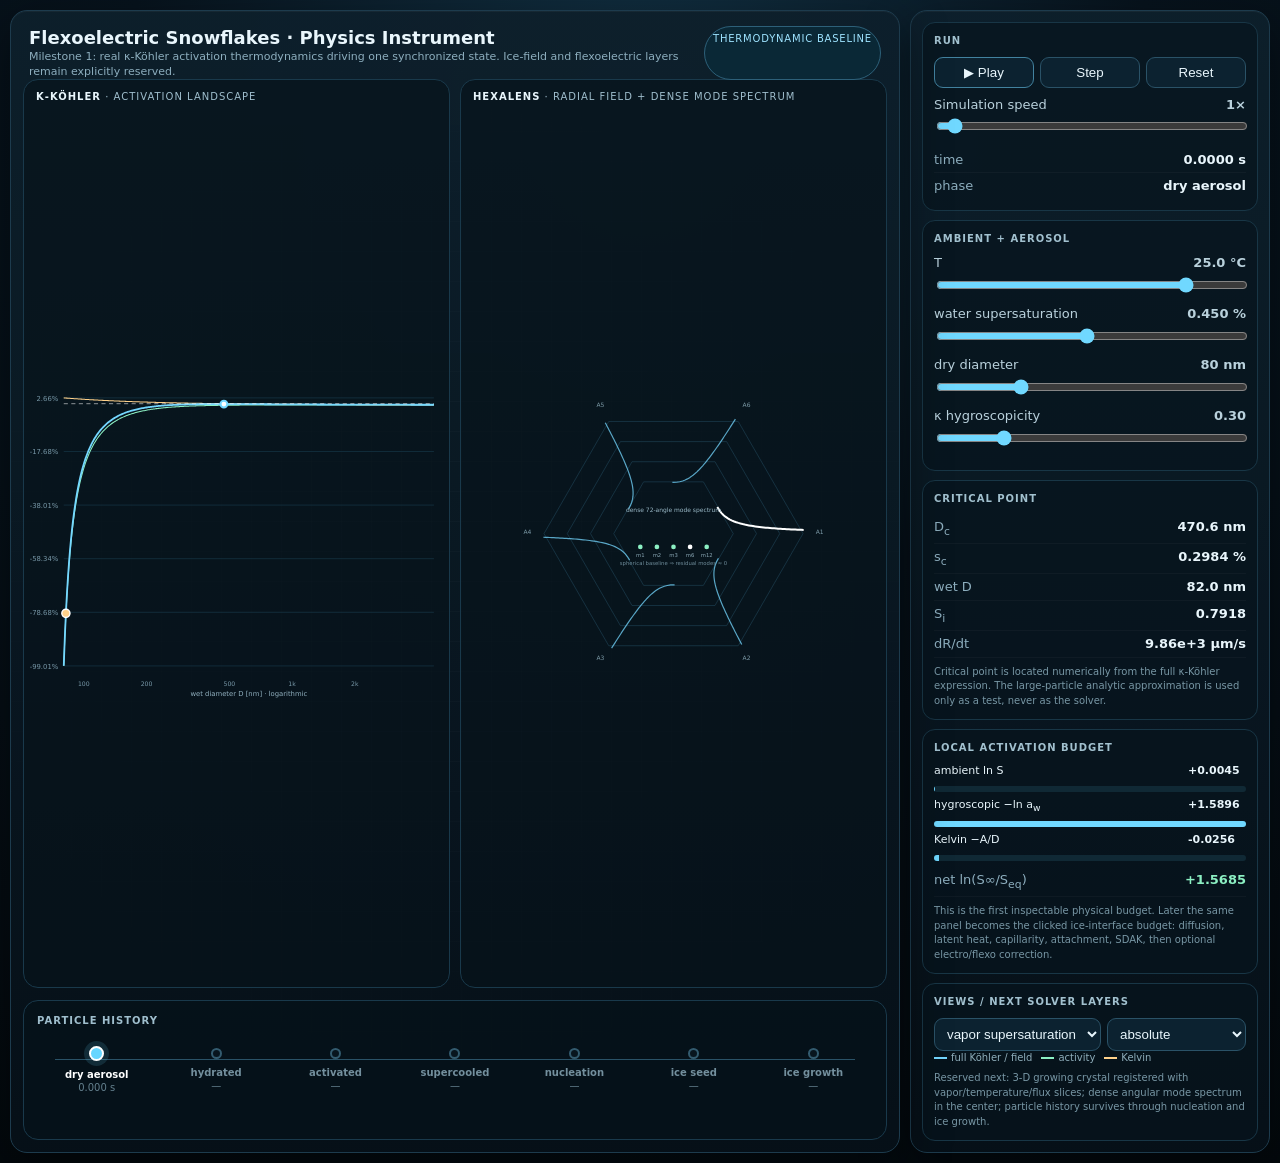
==== app/index.html @ 63426768 "Add integrated Milestone 1 instrument shell" ====
<!doctype html>
<html lang="en">
<head>
<meta charset="utf-8" />
<meta name="viewport" content="width=device-width,initial-scale=1" />
<title>Flexoelectric Snowflakes — Physics Instrument</title>
<style>
:root{--bg:#061019;--panel:#0b1822;--panel2:#0e202c;--line:#214356;--fg:#e9f6fc;--muted:#8daebe;--ice:#ccefff;--accent:#74d7ff;--warm:#ffd18a;--bad:#ff9494;--good:#8cf0c3}
*{box-sizing:border-box}html,body{margin:0;background:radial-gradient(circle at 50% 10%,#123245 0,#07131d 42%,#03090d 100%);color:var(--fg);font:13px/1.35 Inter,system-ui,-apple-system,Segoe UI,sans-serif;min-height:100%}body{padding:10px}.app{max-width:1600px;margin:auto;display:grid;grid-template-columns:minmax(0,1fr) 360px;gap:10px}.card{background:linear-gradient(180deg,rgba(13,31,43,.96),rgba(6,16,24,.98));border:1px solid #1d3b4d;border-radius:17px;box-shadow:0 16px 50px #0007,inset 0 1px 0 #ffffff0a}.main{min-height:760px;position:relative;overflow:hidden}.main:before{content:"";position:absolute;inset:0;background-image:linear-gradient(#ffffff05 1px,transparent 1px),linear-gradient(90deg,#ffffff05 1px,transparent 1px);background-size:30px 30px;mask-image:radial-gradient(circle at center,#000 20%,transparent 85%);pointer-events:none}.top{position:absolute;z-index:10;left:18px;right:18px;top:15px;display:flex;justify-content:space-between;gap:12px}.top h1{margin:0;font-size:18px}.sub{color:var(--muted);font-size:11px;max-width:700px}.tag{font-size:10px;text-transform:uppercase;letter-spacing:.08em;padding:5px 8px;border-radius:999px;border:1px solid #2d6079;color:#9ee3ff;background:#0a2836;white-space:nowrap}.stage{position:absolute;inset:68px 12px 164px 12px;display:grid;grid-template-columns:1fr 1fr;gap:10px}.vizcard{position:relative;border:1px solid #19394b;border-radius:15px;background:#06121aaa;overflow:hidden}.viztitle{position:absolute;z-index:5;left:12px;top:10px;font-size:10px;text-transform:uppercase;letter-spacing:.1em;color:#9fbecd}.viztitle b{color:#e9f6fc}.viz{width:100%;height:100%;display:block}.history{position:absolute;left:12px;right:12px;bottom:12px;height:140px;border:1px solid #19394b;border-radius:15px;background:#06121acc;padding:13px;overflow:hidden}.history h3{margin:0 0 12px;font-size:10px;text-transform:uppercase;letter-spacing:.1em;color:#9fbecd}.rail{display:flex;align-items:flex-start;gap:0;position:relative;padding-top:8px}.rail:before{content:"";position:absolute;left:18px;right:18px;top:19px;height:1px;background:#2a5267}.event{position:relative;flex:1;min-width:0;text-align:center;color:#738f9d;font-size:10px}.event .dot{width:11px;height:11px;border-radius:50%;border:2px solid #335b6f;background:#08151e;margin:0 auto 7px;position:relative;z-index:2}.event.done{color:#b8d5e2}.event.done .dot{border-color:#70d8ff;background:#163949}.event.current{color:#fff}.event.current .dot{width:15px;height:15px;margin-top:-2px;border-color:#fff;background:#67d6ff;box-shadow:0 0 0 5px #67d6ff22}.event .time{display:block;color:#64808e;font-variant-numeric:tabular-nums}.side{padding:11px;display:flex;flex-direction:column;gap:9px}.section{background:#07141daa;border:1px solid #183646;border-radius:13px;padding:11px}.section h2{font-size:10px;text-transform:uppercase;letter-spacing:.1em;color:#a2c1cf;margin:0 0 9px}.kv{display:grid;grid-template-columns:1fr auto;gap:8px;padding:4px 0;border-bottom:1px solid #ffffff08;font-variant-numeric:tabular-nums}.kv:last-child{border:0}.kv span:first-child{color:var(--muted)}.control{margin:8px 0}.control label{display:flex;justify-content:space-between;gap:8px;color:#b9d1dc;margin-bottom:3px}.control input[type=range]{width:100%;accent-color:#70d8ff}.row{display:flex;gap:6px}.row>*{flex:1}button,select{background:#0c2230;color:var(--fg);border:1px solid #2a5267;border-radius:9px;padding:7px 8px}button{cursor:pointer}button:hover{background:#133142}.play{border-color:#42829f}.legend{display:flex;flex-wrap:wrap;gap:9px;font-size:10px;color:#8faebb}.legend i{width:13px;height:2px;background:#74d7ff;display:inline-block;vertical-align:middle;margin-right:4px}.legend .activity i{background:#8cf0c3}.legend .kelvin i{background:#ffd18a}.budgetrow{display:grid;grid-template-columns:1fr 58px;gap:7px;font-size:11px;margin:6px 0}.budgetbar{height:6px;border-radius:20px;background:#102935;overflow:hidden;grid-column:1/-1}.budgetbar i{display:block;height:100%;background:#70d8ff}.note{font-size:10px;color:#7897a5;line-height:1.45;margin:7px 0 0}.status{font-weight:650}.status.pos{color:var(--good)}.status.neg{color:var(--bad)}
@media(max-width:900px){.app{grid-template-columns:1fr}.main{min-height:820px}.stage{grid-template-columns:1fr;inset-bottom:170px}.history{height:150px}.side{display:grid;grid-template-columns:repeat(2,minmax(0,1fr))}.section:first-child{grid-column:1/-1}}
@media(max-width:560px){body{padding:5px}.main{min-height:890px}.top{left:11px;right:11px}.tag{display:none}.stage{inset:72px 6px 180px}.history{left:6px;right:6px;height:170px;padding:9px}.event{font-size:8px}.side{grid-template-columns:1fr}}
</style>
</head>
<body>
<div class="app">
  <main class="card main">
    <div class="top"><div><h1>Flexoelectric Snowflakes · Physics Instrument</h1><div class="sub">Milestone 1: real κ-Köhler activation thermodynamics driving one synchronized state. Ice-field and flexoelectric layers remain explicitly reserved.</div></div><div class="tag">thermodynamic baseline</div></div>
    <div class="stage">
      <section class="vizcard"><div class="viztitle"><b>κ-Köhler</b> · activation landscape</div><svg id="kohler" class="viz" viewBox="0 0 620 480"></svg></section>
      <section class="vizcard"><div class="viztitle"><b>HexaLens</b> · radial field + dense mode spectrum</div><svg id="hex" class="viz" viewBox="-320 -250 640 500"></svg></section>
    </div>
    <section class="history"><h3>Particle history</h3><div id="rail" class="rail"></div></section>
  </main>

  <aside class="card side">
    <section class="section">
      <h2>Run</h2>
      <div class="row"><button id="play" class="play">▶ Play</button><button id="step">Step</button><button id="reset">Reset</button></div>
      <div class="control"><label><span>Simulation speed</span><b id="speedOut">1×</b></label><input id="speed" type="range" min="0.25" max="20" step="0.25" value="1"></div>
      <div class="kv"><span>time</span><b id="timeOut">0.000 s</b></div><div class="kv"><span>phase</span><b id="phaseOut">dry aerosol</b></div>
    </section>

    <section class="section">
      <h2>Ambient + aerosol</h2>
      <div class="control"><label><span>T</span><b id="tempOut">25.0 °C</b></label><input id="temp" type="range" min="-20" max="35" step="0.5" value="25"></div>
      <div class="control"><label><span>water supersaturation</span><b id="sOut">0.450 %</b></label><input id="supersat" type="range" min="-1" max="2" step="0.01" value="0.45"></div>
      <div class="control"><label><span>dry diameter</span><b id="dryOut">80 nm</b></label><input id="dry" type="range" min="20" max="250" step="1" value="80"></div>
      <div class="control"><label><span>κ hygroscopicity</span><b id="kappaOut">0.30</b></label><input id="kappa" type="range" min="0.02" max="1.4" step="0.01" value="0.30"></div>
    </section>

    <section class="section">
      <h2>Critical point</h2>
      <div class="kv"><span>D<sub>c</sub></span><b id="dcOut">—</b></div><div class="kv"><span>s<sub>c</sub></span><b id="scOut">—</b></div><div class="kv"><span>wet D</span><b id="wetOut">—</b></div><div class="kv"><span>S<sub>i</sub></span><b id="siOut">—</b></div><div class="kv"><span>dR/dt</span><b id="rateOut">—</b></div>
      <p class="note">Critical point is located numerically from the full κ-Köhler expression. The large-particle analytic approximation is used only as a test, never as the solver.</p>
    </section>

    <section class="section">
      <h2>Local activation budget</h2>
      <div class="budgetrow"><span>ambient ln S</span><b id="ba">—</b><div class="budgetbar"><i id="baa"></i></div></div>
      <div class="budgetrow"><span>hygroscopic −ln a<sub>w</sub></span><b id="bh">—</b><div class="budgetbar"><i id="bba"></i></div></div>
      <div class="budgetrow"><span>Kelvin −A/D</span><b id="bk">—</b><div class="budgetbar"><i id="bka"></i></div></div>
      <div class="kv"><span>net ln(S∞/S<sub>eq</sub>)</span><b id="bn" class="status">—</b></div>
      <p class="note">This is the first inspectable physical budget. Later the same panel becomes the clicked ice-interface budget: diffusion, latent heat, capillarity, attachment, SDAK, then optional electro/flexo correction.</p>
    </section>

    <section class="section">
      <h2>Views / next solver layers</h2>
      <div class="row"><select id="field"><option value="supersaturation">vapor supersaturation</option><option value="flux">radial vapor gradient</option></select><select id="hexmode"><option value="absolute">absolute</option><option value="residual">six-arm residual</option></select></div>
      <div class="legend"><span><i></i>full Köhler / field</span><span class="activity"><i></i>activity</span><span class="kelvin"><i></i>Kelvin</span></div>
      <p class="note">Reserved next: 3-D growing crystal registered with vapor/temperature/flux slices; dense angular mode spectrum in the center; particle history survives through nucleation and ice growth.</p>
    </section>
  </aside>
</div>
<script type="module">
import {createInitialState,pushHistory} from './state.js';
import {makeKohlerCurve,kohlerTerms,saturationState,dropletRadiusRate,activationBudget,sphericalVaporField,sphericalSaturationGradient} from './solver/thermo.js';
import {sampleRadialField,angularModeSpectrum,sixfoldDeviation} from './solver/diagnostics.js';

const state=createInitialState();
const $=id=>document.getElementById(id), NS='http://www.w3.org/2000/svg';
const svgEl=(tag,a={})=>{const n=document.createElementNS(NS,tag);Object.entries(a).forEach(([k,v])=>n.setAttribute(k,v));return n};
const path=pts=>pts.map((p,i)=>(i?'L':'M')+p[0].toFixed(2)+' '+p[1].toFixed(2)).join(' ');
const phaseOrder=['dry_aerosol','hydrated','activated_droplet','supercooled_droplet','nucleation','ice_seed','growing_ice'];
const phaseLabels={dry_aerosol:'dry aerosol',hydrated:'hydrated',activated_droplet:'activated',supercooled_droplet:'supercooled',nucleation:'nucleation',ice_seed:'ice seed',growing_ice:'ice growth'};
let last=performance.now();

function recompute(){
  const T=state.ambient.T,Dd=state.aerosol.dryDiameter,k=state.aerosol.kappaHyg,D=state.aerosol.wetDiameter;
  const Sw=1+state.ambient.supersaturationPct/100;
  const curve=makeKohlerCurve({Dd,kappaHyg:k,T});
  const terms=kohlerTerms(D,Dd,k,T);
  const sat=saturationState(T,Sw);
  const rate=dropletRadiusRate(D/2,T,Sw,terms.Seq);
  state.diagnostics={...state.diagnostics,critical:curve.critical,curve,terms,saturation:sat,rate,budget:activationBudget(D,Dd,k,T,Sw)};
  updatePhase();
  buildFieldDiagnostics();
}

function updatePhase(){
  const D=state.aerosol.wetDiameter,Dd=state.aerosol.dryDiameter,c=state.diagnostics.critical;
  if(D>Dd*1.08){state.phase.name='hydrated';pushHistory(state,'hydrated','hydrated aerosol','Liquid water uptake has moved the particle away from its dry size.');}
  if(Number.isFinite(c?.Dcrit)&&D>=c.Dcrit){state.phase.name='activated_droplet';state.phase.activated=true;if(state.phase.activatedAt==null)state.phase.activatedAt=state.clock.t;pushHistory(state,'activated_droplet','Köhler activation','Wet diameter crossed the numerically resolved Köhler maximum.');}
}

function buildFieldDiagnostics(){
  const D=state.aerosol.wetDiameter,R=D/2,terms=state.diagnostics.terms,Sw=state.diagnostics.saturation.Sw;
  const mode=state.view.field;
  const base=(r,theta)=>{
    if(mode==='flux') return sphericalSaturationGradient(r,R,terms.Seq,Sw);
    return (sphericalVaporField(r,R,terms.Seq,Sw)-1)*100;
  };
  // Milestone 1 is spherical: all six crystallographic directions must coincide.
  state.diagnostics.radial=sampleRadialField(base,{radius:R,maxRadius:R*7});
  state.diagnostics.modes=angularModeSpectrum(base,{r:R*2.2,angularSamples:72});
}

function advance(dt){
  let remaining=dt*state.clock.speed;
  while(remaining>0){
    recompute();
    const D=state.aerosol.wetDiameter,R=D/2,Dd=state.aerosol.dryDiameter;
    const rate=state.diagnostics.rate;
    let h=Math.min(remaining,0.01);
    if(Math.abs(rate)>1e-16) h=Math.min(h,0.01*Math.max(R-Dd/2,Dd*0.02)/Math.abs(rate));
    h=Math.max(1e-7,h);
    const nextR=Math.max(Dd*0.500001,R+rate*h);
    state.aerosol.wetDiameter=2*nextR;
    state.clock.t+=h;remaining-=h;
    if(state.aerosol.wetDiameter>50e-6){state.aerosol.wetDiameter=50e-6;state.clock.running=false;break;}
  }
  recompute();render();
}

function renderKohler(){
  const svg=$('kohler');svg.replaceChildren();const data=state.diagnostics.curve.data,c=state.diagnostics.critical;
  const pad={l:58,r:22,t:42,b:47},W=620,H=480;const xs=data.map(d=>Math.log10(d.Dnm));
  const ambient=state.ambient.supersaturationPct;let ys=data.flatMap(d=>[d.totalPct,d.activityPct,d.kelvinPct,ambient]);
  let xmin=Math.min(...xs),xmax=Math.max(...xs),ymin=Math.min(...ys),ymax=Math.max(...ys);ymin=Math.min(ymin,-1);ymax=Math.max(ymax,0.6);const yr=ymax-ymin||1;
  const X=x=>pad.l+(x-xmin)/(xmax-xmin)*(W-pad.l-pad.r),Y=y=>H-pad.b-(y-ymin)/yr*(H-pad.t-pad.b);
  for(let i=0;i<=5;i++){const y=ymin+yr*i/5;svg.append(svgEl('line',{x1:pad.l,y1:Y(y),x2:W-pad.r,y2:Y(y),stroke:'#173747','stroke-width':1}));const t=svgEl('text',{x:pad.l-8,y:Y(y)+4,fill:'#7898a8','font-size':10,'text-anchor':'end'});t.textContent=y.toFixed(2)+'%';svg.append(t)}
  const curves=[['activityPct','#8cf0c3',1.5],['kelvinPct','#ffd18a',1.5],['totalPct','#74d7ff',2.6]];
  curves.forEach(([key,color,w])=>svg.append(svgEl('path',{d:path(data.map((d,i)=>[X(xs[i]),Y(d[key])])),fill:'none',stroke:color,'stroke-width':w,'stroke-linejoin':'round'})));
  svg.append(svgEl('line',{x1:pad.l,y1:Y(ambient),x2:W-pad.r,y2:Y(ambient),stroke:'#ffffff99','stroke-width':1.3,'stroke-dasharray':'6 5'}));
  if(Number.isFinite(c.Dcrit)){const cx=X(Math.log10(c.Dcrit*1e9)),cy=Y(c.sCritPct);svg.append(svgEl('circle',{cx,cy,r:5,fill:'#fff',stroke:'#74d7ff','stroke-width':3}));}
  const wetX=X(Math.log10(state.aerosol.wetDiameter*1e9)),wetY=Y((state.diagnostics.terms.Seq-1)*100);svg.append(svgEl('circle',{cx:wetX,cy:wetY,r:6,fill:'#ffd18a',stroke:'#fff','stroke-width':2}));
  const xt=[20,50,100,200,500,1000,2000,5000,10000].filter(x=>Math.log10(x)>=xmin&&Math.log10(x)<=xmax);xt.forEach(v=>{const t=svgEl('text',{x:X(Math.log10(v)),y:H-17,fill:'#7898a8','font-size':9,'text-anchor':'middle'});t.textContent=v>=1000?(v/1000)+'k':v;svg.append(t)});
  const xl=svgEl('text',{x:(pad.l+W-pad.r)/2,y:H-3,fill:'#91b0bf','font-size':10,'text-anchor':'middle'});xl.textContent='wet diameter D [nm] · logarithmic';svg.append(xl);
}

function renderHex(){
  const svg=$('hex');svg.replaceChildren();const inner=66,outer=196;
  const polar=(r,a)=>[r*Math.cos(a),r*Math.sin(a)];const hex=r=>{const pts=Array.from({length:6},(_,i)=>polar(r,i*Math.PI/3));pts.push(pts[0]);svg.append(svgEl('path',{d:path(pts),fill:'none',stroke:'#1d4052','stroke-width':1}))};[90,125,160,195].forEach(hex);
  const radial=state.diagnostics.radial;let all=radial.flatMap(a=>a.samples.map(s=>s.value));const residual=state.view.hexaMode==='residual';if(residual){const armTips=radial.map(a=>a.samples[0].value);const dev=sixfoldDeviation(armTips);all=dev.residuals;}
  let maxAbs=Math.max(...all.map(Math.abs),1e-12);
  radial.forEach((arm,i)=>{const pts=arm.samples.map((s,j)=>{const rr=inner+(outer-inner)*j/(arm.samples.length-1),a=arm.theta;let v=s.value;if(residual){const sameJ=radial.map(A=>A.samples[j].value);v-=sameJ.reduce((x,y)=>x+y,0)/sameJ.length;}const off=Math.max(-1,Math.min(1,v/maxAbs))*40;const [x,y]=polar(rr,a);return[x-Math.sin(a)*off,y+Math.cos(a)*off]});svg.append(svgEl('path',{d:path(pts),fill:'none',stroke:i===state.view.selectedArm?'#fff':'#74d7ff','stroke-width':i===state.view.selectedArm?3:1.8,opacity:i===state.view.selectedArm?1:.75}));const [tx,ty]=polar(220,arm.theta);const t=svgEl('text',{x:tx,y:ty,fill:'#7f9daa','font-size':9,'text-anchor':'middle'});t.textContent='A'+(i+1);svg.append(t)});
  const modes=state.diagnostics.modes;const non0=modes.filter(m=>m.m!==0);const modeMax=Math.max(...non0.map(m=>m.amplitude),1e-12);const centerY=20;non0.forEach((m,i)=>{const x=-50+i*25,h=42*m.amplitude/modeMax;svg.append(svgEl('line',{x1:x,y1:centerY,x2:x,y2:centerY-h,stroke:m.m===6?'#fff':'#8cf0c3','stroke-width':7,'stroke-linecap':'round'}));const t=svgEl('text',{x,y:centerY+15,fill:'#8caab8','font-size':8,'text-anchor':'middle'});t.textContent='m'+m.m;svg.append(t)});
  const tt=svgEl('text',{x:0,y:-32,fill:'#9bbac8','font-size':9,'text-anchor':'middle'});tt.textContent='dense 72-angle mode spectrum';svg.append(tt);
  const badge=svgEl('text',{x:0,y:48,fill:'#6f8d9b','font-size':8,'text-anchor':'middle'});badge.textContent='spherical baseline ⇒ residual modes ≈ 0';svg.append(badge);
}

function renderHistory(){const rail=$('rail');rail.replaceChildren();const currentIndex=phaseOrder.indexOf(state.phase.name);phaseOrder.forEach((p,i)=>{const e=state.history.find(x=>x.phase===p);const d=document.createElement('div');d.className='event '+(e?'done ':'')+(i===currentIndex?'current':'');d.innerHTML=`<div class="dot"></div><b>${phaseLabels[p]}</b><span class="time">${e?e.t.toFixed(3)+' s':'—'}</span>`;rail.append(d)})}
function fmtSigned(x,n=4){return(x>=0?'+':'')+x.toFixed(n)}
function renderSide(){const c=state.diagnostics.critical,b=state.diagnostics.budget,s=state.diagnostics.saturation;$('timeOut').textContent=state.clock.t.toFixed(4)+' s';$('phaseOut').textContent=phaseLabels[state.phase.name];$('dcOut').textContent=Number.isFinite(c.Dcrit)?(c.Dcrit*1e9).toFixed(1)+' nm':'∞';$('scOut').textContent=c.sCritPct.toFixed(4)+' %';$('wetOut').textContent=(state.aerosol.wetDiameter*1e9).toFixed(1)+' nm';$('siOut').textContent=s.Si.toFixed(4);$('rateOut').textContent=(state.diagnostics.rate*1e6).toExponential(2)+' µm/s';$('ba').textContent=fmtSigned(b.ambient);$('bh').textContent=fmtSigned(b.hygroscopic);$('bk').textContent=fmtSigned(b.kelvin);$('bn').textContent=fmtSigned(b.net);$('bn').className='status '+(b.net>=0?'pos':'neg');const vals=[Math.abs(b.ambient),Math.abs(b.hygroscopic),Math.abs(b.kelvin)],mx=Math.max(...vals,1e-8);$('baa').style.width=100*vals[0]/mx+'%';$('bba').style.width=100*vals[1]/mx+'%';$('bka').style.width=100*vals[2]/mx+'%';$('play').textContent=state.clock.running?'⏸ Pause':'▶ Play'}
function render(){renderKohler();renderHex();renderHistory();renderSide()}
function reset(){Object.assign(state,createInitialState());syncControls();recompute();render()}
function syncControls(){$('temp').value=(state.ambient.T-273.15);$('supersat').value=state.ambient.supersaturationPct;$('dry').value=state.aerosol.dryDiameter*1e9;$('kappa').value=state.aerosol.kappaHyg;$('speed').value=state.clock.speed;$('tempOut').textContent=(state.ambient.T-273.15).toFixed(1)+' °C';$('sOut').textContent=state.ambient.supersaturationPct.toFixed(3)+' %';$('dryOut').textContent=Math.round(state.aerosol.dryDiameter*1e9)+' nm';$('kappaOut').textContent=state.aerosol.kappaHyg.toFixed(2);$('speedOut').textContent=state.clock.speed+'×'}
function resetWetNearDry(){state.aerosol.wetDiameter=state.aerosol.dryDiameter*1.025;state.clock.t=0;state.phase={name:'dry_aerosol',activated:false,activatedAt:null};state.history=[{t:0,phase:'dry_aerosol',label:'dry aerosol',detail:'Initial hygroscopic dry particle.'}]}
[['temp','input',e=>{state.ambient.T=273.15+ +e.target.value;$('tempOut').textContent=(+e.target.value).toFixed(1)+' °C';recompute();render()}],['supersat','input',e=>{state.ambient.supersaturationPct=+e.target.value;$('sOut').textContent=(+e.target.value).toFixed(3)+' %';recompute();render()}],['dry','input',e=>{state.aerosol.dryDiameter=+e.target.value*1e-9;$('dryOut').textContent=e.target.value+' nm';resetWetNearDry();recompute();render()}],['kappa','input',e=>{state.aerosol.kappaHyg=+e.target.value;$('kappaOut').textContent=(+e.target.value).toFixed(2);resetWetNearDry();recompute();render()}],['speed','input',e=>{state.clock.speed=+e.target.value;$('speedOut').textContent=e.target.value+'×'}],['field','change',e=>{state.view.field=e.target.value;buildFieldDiagnostics();renderHex()}],['hexmode','change',e=>{state.view.hexaMode=e.target.value;renderHex()}]].forEach(([id,ev,fn])=>$(id).addEventListener(ev,fn));
$('play').onclick=()=>{state.clock.running=!state.clock.running;renderSide()};$('step').onclick=()=>advance(.002);$('reset').onclick=reset;
function loop(now){const dt=Math.min(.04,(now-last)/1000);last=now;if(state.clock.running)advance(dt);requestAnimationFrame(loop)}
syncControls();recompute();render();requestAnimationFrame(loop);
</script>
</body>
</html>
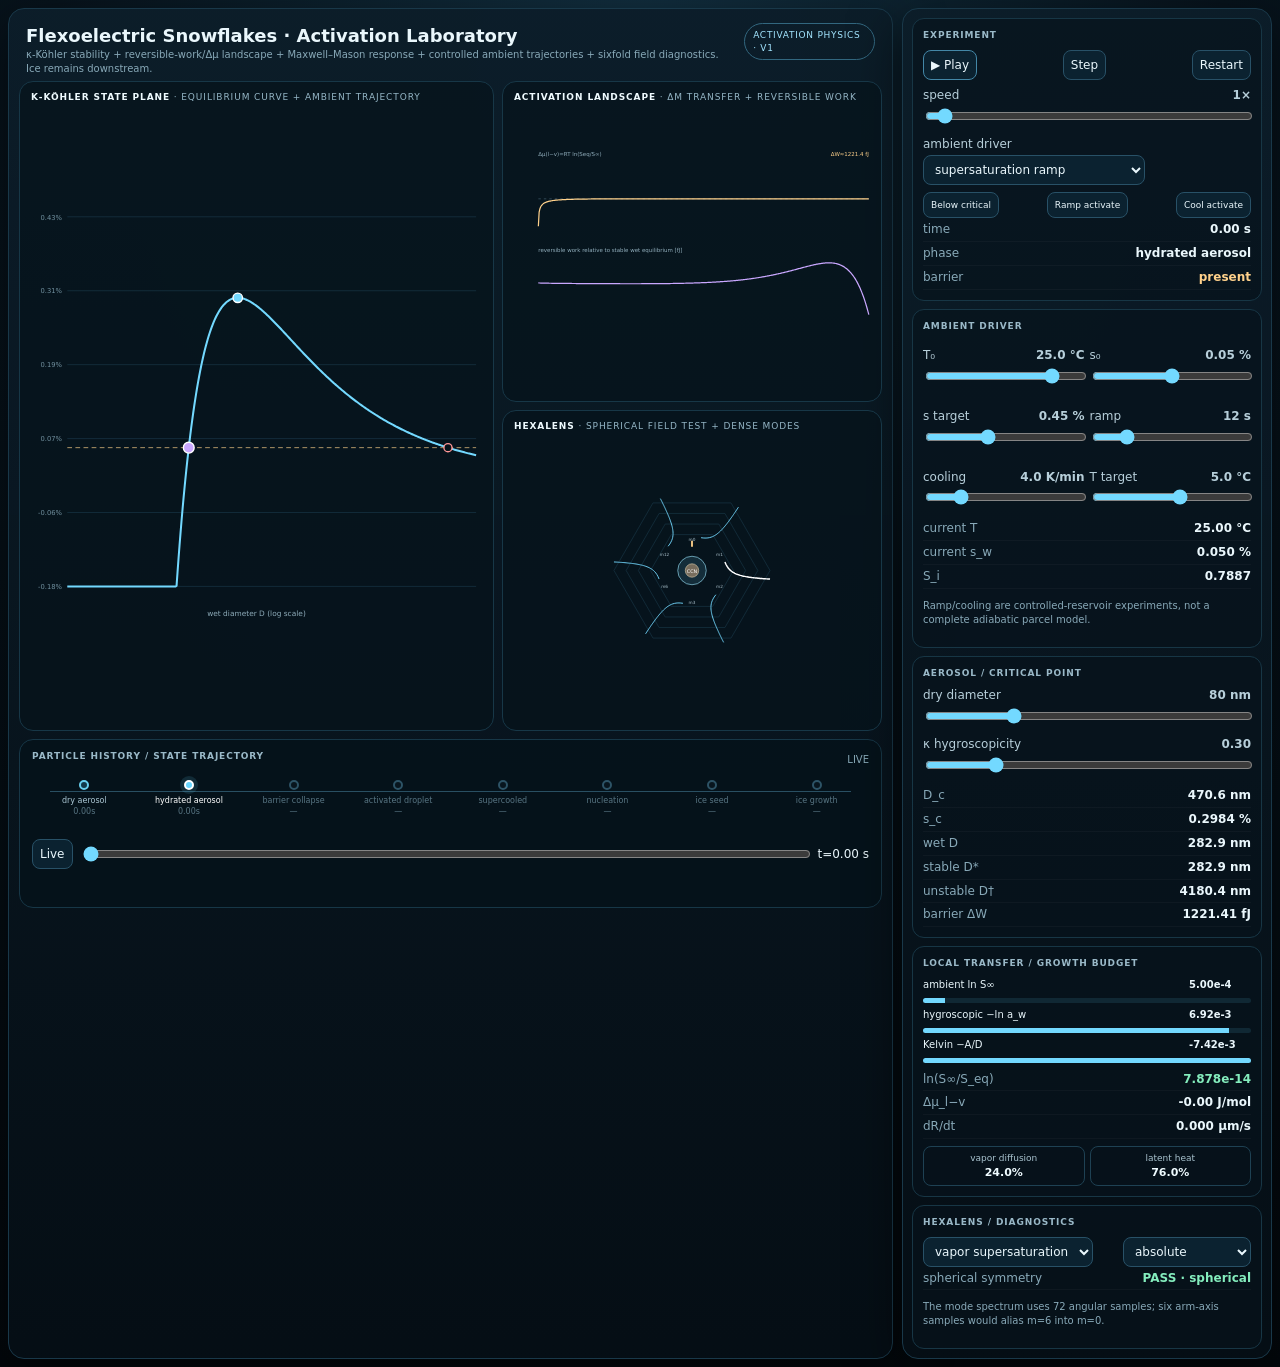
==== commit 46c7b288: "Turn Milestone 1 into activation laboratory" ====
--- a/app/index.html
+++ b/app/index.html
@@ -1,164 +1,50 @@
 <!doctype html>
 <html lang="en">
 <head>
-<meta charset="utf-8" />
-<meta name="viewport" content="width=device-width,initial-scale=1" />
-<title>Flexoelectric Snowflakes — Physics Instrument</title>
+<meta charset="utf-8"><meta name="viewport" content="width=device-width,initial-scale=1">
+<title>Flexoelectric Snowflakes — Activation Laboratory</title>
 <style>
-:root{--bg:#061019;--panel:#0b1822;--panel2:#0e202c;--line:#214356;--fg:#e9f6fc;--muted:#8daebe;--ice:#ccefff;--accent:#74d7ff;--warm:#ffd18a;--bad:#ff9494;--good:#8cf0c3}
-*{box-sizing:border-box}html,body{margin:0;background:radial-gradient(circle at 50% 10%,#123245 0,#07131d 42%,#03090d 100%);color:var(--fg);font:13px/1.35 Inter,system-ui,-apple-system,Segoe UI,sans-serif;min-height:100%}body{padding:10px}.app{max-width:1600px;margin:auto;display:grid;grid-template-columns:minmax(0,1fr) 360px;gap:10px}.card{background:linear-gradient(180deg,rgba(13,31,43,.96),rgba(6,16,24,.98));border:1px solid #1d3b4d;border-radius:17px;box-shadow:0 16px 50px #0007,inset 0 1px 0 #ffffff0a}.main{min-height:760px;position:relative;overflow:hidden}.main:before{content:"";position:absolute;inset:0;background-image:linear-gradient(#ffffff05 1px,transparent 1px),linear-gradient(90deg,#ffffff05 1px,transparent 1px);background-size:30px 30px;mask-image:radial-gradient(circle at center,#000 20%,transparent 85%);pointer-events:none}.top{position:absolute;z-index:10;left:18px;right:18px;top:15px;display:flex;justify-content:space-between;gap:12px}.top h1{margin:0;font-size:18px}.sub{color:var(--muted);font-size:11px;max-width:700px}.tag{font-size:10px;text-transform:uppercase;letter-spacing:.08em;padding:5px 8px;border-radius:999px;border:1px solid #2d6079;color:#9ee3ff;background:#0a2836;white-space:nowrap}.stage{position:absolute;inset:68px 12px 164px 12px;display:grid;grid-template-columns:1fr 1fr;gap:10px}.vizcard{position:relative;border:1px solid #19394b;border-radius:15px;background:#06121aaa;overflow:hidden}.viztitle{position:absolute;z-index:5;left:12px;top:10px;font-size:10px;text-transform:uppercase;letter-spacing:.1em;color:#9fbecd}.viztitle b{color:#e9f6fc}.viz{width:100%;height:100%;display:block}.history{position:absolute;left:12px;right:12px;bottom:12px;height:140px;border:1px solid #19394b;border-radius:15px;background:#06121acc;padding:13px;overflow:hidden}.history h3{margin:0 0 12px;font-size:10px;text-transform:uppercase;letter-spacing:.1em;color:#9fbecd}.rail{display:flex;align-items:flex-start;gap:0;position:relative;padding-top:8px}.rail:before{content:"";position:absolute;left:18px;right:18px;top:19px;height:1px;background:#2a5267}.event{position:relative;flex:1;min-width:0;text-align:center;color:#738f9d;font-size:10px}.event .dot{width:11px;height:11px;border-radius:50%;border:2px solid #335b6f;background:#08151e;margin:0 auto 7px;position:relative;z-index:2}.event.done{color:#b8d5e2}.event.done .dot{border-color:#70d8ff;background:#163949}.event.current{color:#fff}.event.current .dot{width:15px;height:15px;margin-top:-2px;border-color:#fff;background:#67d6ff;box-shadow:0 0 0 5px #67d6ff22}.event .time{display:block;color:#64808e;font-variant-numeric:tabular-nums}.side{padding:11px;display:flex;flex-direction:column;gap:9px}.section{background:#07141daa;border:1px solid #183646;border-radius:13px;padding:11px}.section h2{font-size:10px;text-transform:uppercase;letter-spacing:.1em;color:#a2c1cf;margin:0 0 9px}.kv{display:grid;grid-template-columns:1fr auto;gap:8px;padding:4px 0;border-bottom:1px solid #ffffff08;font-variant-numeric:tabular-nums}.kv:last-child{border:0}.kv span:first-child{color:var(--muted)}.control{margin:8px 0}.control label{display:flex;justify-content:space-between;gap:8px;color:#b9d1dc;margin-bottom:3px}.control input[type=range]{width:100%;accent-color:#70d8ff}.row{display:flex;gap:6px}.row>*{flex:1}button,select{background:#0c2230;color:var(--fg);border:1px solid #2a5267;border-radius:9px;padding:7px 8px}button{cursor:pointer}button:hover{background:#133142}.play{border-color:#42829f}.legend{display:flex;flex-wrap:wrap;gap:9px;font-size:10px;color:#8faebb}.legend i{width:13px;height:2px;background:#74d7ff;display:inline-block;vertical-align:middle;margin-right:4px}.legend .activity i{background:#8cf0c3}.legend .kelvin i{background:#ffd18a}.budgetrow{display:grid;grid-template-columns:1fr 58px;gap:7px;font-size:11px;margin:6px 0}.budgetbar{height:6px;border-radius:20px;background:#102935;overflow:hidden;grid-column:1/-1}.budgetbar i{display:block;height:100%;background:#70d8ff}.note{font-size:10px;color:#7897a5;line-height:1.45;margin:7px 0 0}.status{font-weight:650}.status.pos{color:var(--good)}.status.neg{color:var(--bad)}
-@media(max-width:900px){.app{grid-template-columns:1fr}.main{min-height:820px}.stage{grid-template-columns:1fr;inset-bottom:170px}.history{height:150px}.side{display:grid;grid-template-columns:repeat(2,minmax(0,1fr))}.section:first-child{grid-column:1/-1}}
-@media(max-width:560px){body{padding:5px}.main{min-height:890px}.top{left:11px;right:11px}.tag{display:none}.stage{inset:72px 6px 180px}.history{left:6px;right:6px;height:170px;padding:9px}.event{font-size:8px}.side{grid-template-columns:1fr}}
+:root{--bg:#040a0f;--p:#08151f;--line:#1b3b4e;--fg:#eaf7fc;--muted:#88a9b8;--c:#73d9ff;--g:#84edbd;--a:#ffd18b;--r:#ff9696;--v:#c9a7ff}
+*{box-sizing:border-box}html,body{margin:0;min-height:100%;background:radial-gradient(circle at 50% 4%,#123041 0,#07131c 40%,#03080c 100%);color:var(--fg);font:12px/1.4 Inter,system-ui,sans-serif}body{padding:8px}.app{max-width:1760px;margin:auto;display:grid;grid-template-columns:minmax(0,1fr) 370px;gap:9px}.card{background:linear-gradient(180deg,#0c1d29f8,#050e15fc);border:1px solid #193849;border-radius:16px;box-shadow:0 16px 52px #0008}.main{min-height:900px}.top{height:72px;padding:14px 17px 8px;display:flex;justify-content:space-between;gap:12px}.top h1{margin:0;font-size:18px}.sub,.note{color:var(--muted);font-size:10px}.tag{align-self:flex-start;border:1px solid #32677f;border-radius:999px;padding:5px 8px;color:#a3e5ff;font-size:9px;letter-spacing:.08em;text-transform:uppercase}.stage{height:650px;padding:0 10px;display:grid;grid-template-columns:1.25fr 1fr;grid-template-rows:1fr 1fr;gap:8px}.vizcard{position:relative;border:1px solid #173747;border-radius:14px;background:#05121aaa;overflow:hidden}.vizcard.kohler{grid-row:1/3}.viztitle{position:absolute;z-index:5;left:11px;top:9px;font-size:9px;text-transform:uppercase;letter-spacing:.1em;color:#95b6c6}.viztitle b{color:#effbff}.viz{display:block;width:100%;height:100%}.history{height:169px;margin:8px 10px 10px;border:1px solid #173747;border-radius:14px;background:#05121ad9;padding:10px 12px}.historytop,.row{display:flex;justify-content:space-between;gap:6px;align-items:center}.history h3,.section h2{margin:0 0 8px;font-size:9px;text-transform:uppercase;letter-spacing:.1em;color:#9ab9c8}.rail{display:flex;position:relative;padding-top:9px;height:68px}.rail:before{content:"";position:absolute;left:18px;right:18px;top:20px;height:1px;background:#294f62}.event{flex:1;text-align:center;color:#587583;font-size:8px;position:relative}.dot{width:10px;height:10px;border-radius:50%;border:2px solid #2d5366;background:#08151e;margin:0 auto 5px;position:relative;z-index:2}.done{color:#abc7d4}.done .dot{border-color:#68cfee;background:#12394a}.current{color:#fff}.current .dot{border-color:#fff;background:#67d6ff;box-shadow:0 0 0 4px #67d6ff20}.barrier .dot{border-color:var(--a);background:#443418}.time{display:block;color:#587583}.scrubrow{display:grid;grid-template-columns:auto 1fr auto;gap:8px;align-items:center}.scrubrow input,.control input{width:100%;accent-color:var(--c)}.side{padding:9px;display:flex;flex-direction:column;gap:8px}.section{background:#06131caa;border:1px solid #173645;border-radius:12px;padding:10px}.kv{display:grid;grid-template-columns:1fr auto;gap:7px;padding:3px 0;border-bottom:1px solid #ffffff08;font-variant-numeric:tabular-nums}.kv span:first-child{color:var(--muted)}.control{margin:7px 0}.control label{display:flex;justify-content:space-between;margin-bottom:2px;color:#b7cfda}button,select{background:#0b2230;color:var(--fg);border:1px solid #285167;border-radius:8px;padding:6px 7px;font:inherit}button{cursor:pointer}.play{border-color:#4387a7}.preset{font-size:9px}.budgetrow{display:grid;grid-template-columns:1fr 62px;gap:6px;font-size:10px;margin:5px 0}.budgetbar{height:5px;background:#102834;border-radius:99px;overflow:hidden;grid-column:1/-1}.budgetbar i{display:block;height:100%;background:var(--c)}.transport{display:grid;grid-template-columns:1fr 1fr;gap:5px;margin-top:7px}.pill{border:1px solid #1e4153;border-radius:8px;padding:5px;text-align:center;font-size:9px;color:#a9c3cf}.pill b{display:block;color:#effbff;font-size:11px}.pos{color:var(--g)}.neg{color:var(--r)}.warn{color:var(--a)}.drivergrid{display:grid;grid-template-columns:1fr 1fr;gap:5px}@media(max-width:1050px){.app{grid-template-columns:1fr}.side{display:grid;grid-template-columns:repeat(2,minmax(0,1fr))}}@media(max-width:700px){body{padding:4px}.main{min-height:1230px}.top{height:82px}.tag{display:none}.stage{height:940px;padding:0 5px;grid-template-columns:1fr;grid-template-rows:390px 270px 270px}.vizcard.kohler{grid-row:auto}.history{height:190px;margin:6px 5px}.side{grid-template-columns:1fr}.drivergrid{grid-template-columns:1fr}}
 </style>
-</head>
-<body>
+</head><body>
 <div class="app">
-  <main class="card main">
-    <div class="top"><div><h1>Flexoelectric Snowflakes · Physics Instrument</h1><div class="sub">Milestone 1: real κ-Köhler activation thermodynamics driving one synchronized state. Ice-field and flexoelectric layers remain explicitly reserved.</div></div><div class="tag">thermodynamic baseline</div></div>
-    <div class="stage">
-      <section class="vizcard"><div class="viztitle"><b>κ-Köhler</b> · activation landscape</div><svg id="kohler" class="viz" viewBox="0 0 620 480"></svg></section>
-      <section class="vizcard"><div class="viztitle"><b>HexaLens</b> · radial field + dense mode spectrum</div><svg id="hex" class="viz" viewBox="-320 -250 640 500"></svg></section>
-    </div>
-    <section class="history"><h3>Particle history</h3><div id="rail" class="rail"></div></section>
-  </main>
-
-  <aside class="card side">
-    <section class="section">
-      <h2>Run</h2>
-      <div class="row"><button id="play" class="play">▶ Play</button><button id="step">Step</button><button id="reset">Reset</button></div>
-      <div class="control"><label><span>Simulation speed</span><b id="speedOut">1×</b></label><input id="speed" type="range" min="0.25" max="20" step="0.25" value="1"></div>
-      <div class="kv"><span>time</span><b id="timeOut">0.000 s</b></div><div class="kv"><span>phase</span><b id="phaseOut">dry aerosol</b></div>
-    </section>
-
-    <section class="section">
-      <h2>Ambient + aerosol</h2>
-      <div class="control"><label><span>T</span><b id="tempOut">25.0 °C</b></label><input id="temp" type="range" min="-20" max="35" step="0.5" value="25"></div>
-      <div class="control"><label><span>water supersaturation</span><b id="sOut">0.450 %</b></label><input id="supersat" type="range" min="-1" max="2" step="0.01" value="0.45"></div>
-      <div class="control"><label><span>dry diameter</span><b id="dryOut">80 nm</b></label><input id="dry" type="range" min="20" max="250" step="1" value="80"></div>
-      <div class="control"><label><span>κ hygroscopicity</span><b id="kappaOut">0.30</b></label><input id="kappa" type="range" min="0.02" max="1.4" step="0.01" value="0.30"></div>
-    </section>
-
-    <section class="section">
-      <h2>Critical point</h2>
-      <div class="kv"><span>D<sub>c</sub></span><b id="dcOut">—</b></div><div class="kv"><span>s<sub>c</sub></span><b id="scOut">—</b></div><div class="kv"><span>wet D</span><b id="wetOut">—</b></div><div class="kv"><span>S<sub>i</sub></span><b id="siOut">—</b></div><div class="kv"><span>dR/dt</span><b id="rateOut">—</b></div>
-      <p class="note">Critical point is located numerically from the full κ-Köhler expression. The large-particle analytic approximation is used only as a test, never as the solver.</p>
-    </section>
-
-    <section class="section">
-      <h2>Local activation budget</h2>
-      <div class="budgetrow"><span>ambient ln S</span><b id="ba">—</b><div class="budgetbar"><i id="baa"></i></div></div>
-      <div class="budgetrow"><span>hygroscopic −ln a<sub>w</sub></span><b id="bh">—</b><div class="budgetbar"><i id="bba"></i></div></div>
-      <div class="budgetrow"><span>Kelvin −A/D</span><b id="bk">—</b><div class="budgetbar"><i id="bka"></i></div></div>
-      <div class="kv"><span>net ln(S∞/S<sub>eq</sub>)</span><b id="bn" class="status">—</b></div>
-      <p class="note">This is the first inspectable physical budget. Later the same panel becomes the clicked ice-interface budget: diffusion, latent heat, capillarity, attachment, SDAK, then optional electro/flexo correction.</p>
-    </section>
-
-    <section class="section">
-      <h2>Views / next solver layers</h2>
-      <div class="row"><select id="field"><option value="supersaturation">vapor supersaturation</option><option value="flux">radial vapor gradient</option></select><select id="hexmode"><option value="absolute">absolute</option><option value="residual">six-arm residual</option></select></div>
-      <div class="legend"><span><i></i>full Köhler / field</span><span class="activity"><i></i>activity</span><span class="kelvin"><i></i>Kelvin</span></div>
-      <p class="note">Reserved next: 3-D growing crystal registered with vapor/temperature/flux slices; dense angular mode spectrum in the center; particle history survives through nucleation and ice growth.</p>
-    </section>
-  </aside>
+<main class="card main">
+<header class="top"><div><h1>Flexoelectric Snowflakes · Activation Laboratory</h1><div class="sub">κ-Köhler stability + reversible-work/Δμ landscape + Maxwell–Mason response + controlled ambient trajectories + sixfold field diagnostics. Ice remains downstream.</div></div><div class="tag">activation physics · v1</div></header>
+<div class="stage">
+<section class="vizcard kohler"><div class="viztitle"><b>κ-Köhler state plane</b> · equilibrium curve + ambient trajectory</div><svg id="kohler" class="viz" viewBox="0 0 700 650"></svg></section>
+<section class="vizcard"><div class="viztitle"><b>Activation landscape</b> · Δμ transfer + reversible work</div><svg id="landscape" class="viz" viewBox="0 0 620 320"></svg></section>
+<section class="vizcard"><div class="viztitle"><b>HexaLens</b> · spherical field test + dense modes</div><svg id="hex" class="viz" viewBox="-310 -155 620 310"></svg></section>
 </div>
+<section class="history"><div class="historytop"><h3>Particle history / state trajectory</h3><span id="inspectStatus" class="note">LIVE</span></div><div id="rail" class="rail"></div><div class="scrubrow"><button id="live">Live</button><input id="scrub" type="range" min="0" max="0" value="0"><span id="scrubOut">t=0.00 s</span></div></section>
+</main>
+<aside class="card side">
+<section class="section"><h2>Experiment</h2><div class="row"><button id="play" class="play">▶ Play</button><button id="step">Step</button><button id="reset">Restart</button></div><div class="control"><label><span>speed</span><b id="speedOut">1×</b></label><input id="speed" type="range" min="0.25" max="20" step="0.25" value="1"></div><div class="control"><label><span>ambient driver</span></label><select id="driver"><option value="supersat_ramp">supersaturation ramp</option><option value="cool_fixed_e">cooling at fixed vapor pressure</option><option value="hold">hold ambient state</option></select></div><div class="row"><button class="preset" id="presetBarrier">Below critical</button><button class="preset" id="presetActivate">Ramp activate</button><button class="preset" id="presetCool">Cool activate</button></div><div class="kv"><span>time</span><b id="timeOut">0.00 s</b></div><div class="kv"><span>phase</span><b id="phaseOut">—</b></div><div class="kv"><span>barrier</span><b id="barrierState">—</b></div></section>
+<section class="section"><h2>Ambient driver</h2><div class="drivergrid"><div class="control"><label><span>T₀</span><b id="tempOut">25 °C</b></label><input id="temp" type="range" min="-20" max="35" step="0.5" value="25"></div><div class="control"><label><span>s₀</span><b id="s0Out">0.05 %</b></label><input id="s0" type="range" min="-0.9" max="1" step="0.01" value="0.05"></div><div class="control"><label><span>s target</span><b id="stOut">0.45 %</b></label><input id="st" type="range" min="-0.5" max="2" step="0.01" value="0.45"></div><div class="control"><label><span>ramp</span><b id="rampOut">12 s</b></label><input id="ramp" type="range" min="1" max="60" step="1" value="12"></div><div class="control"><label><span>cooling</span><b id="coolOut">4 K/min</b></label><input id="cool" type="range" min="0.2" max="20" step="0.2" value="4"></div><div class="control"><label><span>T target</span><b id="ttOut">5 °C</b></label><input id="tt" type="range" min="-20" max="25" step="0.5" value="5"></div></div><div class="kv"><span>current T</span><b id="currentT">—</b></div><div class="kv"><span>current s_w</span><b id="currentS">—</b></div><div class="kv"><span>S_i</span><b id="siOut">—</b></div><p class="note">Ramp/cooling are controlled-reservoir experiments, not a complete adiabatic parcel model.</p></section>
+<section class="section"><h2>Aerosol / critical point</h2><div class="control"><label><span>dry diameter</span><b id="dryOut">80 nm</b></label><input id="dry" type="range" min="20" max="250" step="1" value="80"></div><div class="control"><label><span>κ hygroscopicity</span><b id="kappaOut">0.30</b></label><input id="kappa" type="range" min="0.02" max="1.4" step="0.01" value="0.30"></div><div class="kv"><span>D_c</span><b id="dcOut">—</b></div><div class="kv"><span>s_c</span><b id="scOut">—</b></div><div class="kv"><span>wet D</span><b id="wetOut">—</b></div><div class="kv"><span>stable D*</span><b id="stableOut">—</b></div><div class="kv"><span>unstable D†</span><b id="unstableOut">—</b></div><div class="kv"><span>barrier ΔW</span><b id="barrierOut">—</b></div></section>
+<section class="section"><h2>Local transfer / growth budget</h2><div class="budgetrow"><span>ambient ln S∞</span><b id="ba">—</b><div class="budgetbar"><i id="baa"></i></div></div><div class="budgetrow"><span>hygroscopic −ln a_w</span><b id="bh">—</b><div class="budgetbar"><i id="bba"></i></div></div><div class="budgetrow"><span>Kelvin −A/D</span><b id="bk">—</b><div class="budgetbar"><i id="bka"></i></div></div><div class="kv"><span>ln(S∞/S_eq)</span><b id="bn">—</b></div><div class="kv"><span>Δμ_l−v</span><b id="muOut">—</b></div><div class="kv"><span>dR/dt</span><b id="rateOut">—</b></div><div class="transport"><div class="pill">vapor diffusion<b id="fdOut">—</b></div><div class="pill">latent heat<b id="fkOut">—</b></div></div></section>
+<section class="section"><h2>HexaLens / diagnostics</h2><div class="row"><select id="field"><option value="supersaturation">vapor supersaturation</option><option value="gradient">saturation gradient</option><option value="chemical">local Δμ drive</option></select><select id="hexmode"><option value="absolute">absolute</option><option value="residual">six-ray residual</option></select></div><div class="kv"><span>spherical symmetry</span><b id="symmetryOut">—</b></div><p class="note">The mode spectrum uses 72 angular samples; six arm-axis samples would alias m=6 into m=0.</p></section>
+</aside></div>
 <script type="module">
-import {createInitialState,pushHistory} from './state.js';
-import {makeKohlerCurve,kohlerTerms,saturationState,dropletRadiusRate,activationBudget,sphericalVaporField,sphericalSaturationGradient} from './solver/thermo.js';
-import {sampleRadialField,angularModeSpectrum,sixfoldDeviation} from './solver/diagnostics.js';
-
-const state=createInitialState();
-const $=id=>document.getElementById(id), NS='http://www.w3.org/2000/svg';
-const svgEl=(tag,a={})=>{const n=document.createElementNS(NS,tag);Object.entries(a).forEach(([k,v])=>n.setAttribute(k,v));return n};
-const path=pts=>pts.map((p,i)=>(i?'L':'M')+p[0].toFixed(2)+' '+p[1].toFixed(2)).join(' ');
-const phaseOrder=['dry_aerosol','hydrated','activated_droplet','supercooled_droplet','nucleation','ice_seed','growing_ice'];
-const phaseLabels={dry_aerosol:'dry aerosol',hydrated:'hydrated',activated_droplet:'activated',supercooled_droplet:'supercooled',nucleation:'nucleation',ice_seed:'ice seed',growing_ice:'ice growth'};
-let last=performance.now();
-
-function recompute(){
-  const T=state.ambient.T,Dd=state.aerosol.dryDiameter,k=state.aerosol.kappaHyg,D=state.aerosol.wetDiameter;
-  const Sw=1+state.ambient.supersaturationPct/100;
-  const curve=makeKohlerCurve({Dd,kappaHyg:k,T});
-  const terms=kohlerTerms(D,Dd,k,T);
-  const sat=saturationState(T,Sw);
-  const rate=dropletRadiusRate(D/2,T,Sw,terms.Seq);
-  state.diagnostics={...state.diagnostics,critical:curve.critical,curve,terms,saturation:sat,rate,budget:activationBudget(D,Dd,k,T,Sw)};
-  updatePhase();
-  buildFieldDiagnostics();
-}
-
-function updatePhase(){
-  const D=state.aerosol.wetDiameter,Dd=state.aerosol.dryDiameter,c=state.diagnostics.critical;
-  if(D>Dd*1.08){state.phase.name='hydrated';pushHistory(state,'hydrated','hydrated aerosol','Liquid water uptake has moved the particle away from its dry size.');}
-  if(Number.isFinite(c?.Dcrit)&&D>=c.Dcrit){state.phase.name='activated_droplet';state.phase.activated=true;if(state.phase.activatedAt==null)state.phase.activatedAt=state.clock.t;pushHistory(state,'activated_droplet','Köhler activation','Wet diameter crossed the numerically resolved Köhler maximum.');}
-}
-
-function buildFieldDiagnostics(){
-  const D=state.aerosol.wetDiameter,R=D/2,terms=state.diagnostics.terms,Sw=state.diagnostics.saturation.Sw;
-  const mode=state.view.field;
-  const base=(r,theta)=>{
-    if(mode==='flux') return sphericalSaturationGradient(r,R,terms.Seq,Sw);
-    return (sphericalVaporField(r,R,terms.Seq,Sw)-1)*100;
-  };
-  // Milestone 1 is spherical: all six crystallographic directions must coincide.
-  state.diagnostics.radial=sampleRadialField(base,{radius:R,maxRadius:R*7});
-  state.diagnostics.modes=angularModeSpectrum(base,{r:R*2.2,angularSamples:72});
-}
-
-function advance(dt){
-  let remaining=dt*state.clock.speed;
-  while(remaining>0){
-    recompute();
-    const D=state.aerosol.wetDiameter,R=D/2,Dd=state.aerosol.dryDiameter;
-    const rate=state.diagnostics.rate;
-    let h=Math.min(remaining,0.01);
-    if(Math.abs(rate)>1e-16) h=Math.min(h,0.01*Math.max(R-Dd/2,Dd*0.02)/Math.abs(rate));
-    h=Math.max(1e-7,h);
-    const nextR=Math.max(Dd*0.500001,R+rate*h);
-    state.aerosol.wetDiameter=2*nextR;
-    state.clock.t+=h;remaining-=h;
-    if(state.aerosol.wetDiameter>50e-6){state.aerosol.wetDiameter=50e-6;state.clock.running=false;break;}
-  }
-  recompute();render();
-}
-
-function renderKohler(){
-  const svg=$('kohler');svg.replaceChildren();const data=state.diagnostics.curve.data,c=state.diagnostics.critical;
-  const pad={l:58,r:22,t:42,b:47},W=620,H=480;const xs=data.map(d=>Math.log10(d.Dnm));
-  const ambient=state.ambient.supersaturationPct;let ys=data.flatMap(d=>[d.totalPct,d.activityPct,d.kelvinPct,ambient]);
-  let xmin=Math.min(...xs),xmax=Math.max(...xs),ymin=Math.min(...ys),ymax=Math.max(...ys);ymin=Math.min(ymin,-1);ymax=Math.max(ymax,0.6);const yr=ymax-ymin||1;
-  const X=x=>pad.l+(x-xmin)/(xmax-xmin)*(W-pad.l-pad.r),Y=y=>H-pad.b-(y-ymin)/yr*(H-pad.t-pad.b);
-  for(let i=0;i<=5;i++){const y=ymin+yr*i/5;svg.append(svgEl('line',{x1:pad.l,y1:Y(y),x2:W-pad.r,y2:Y(y),stroke:'#173747','stroke-width':1}));const t=svgEl('text',{x:pad.l-8,y:Y(y)+4,fill:'#7898a8','font-size':10,'text-anchor':'end'});t.textContent=y.toFixed(2)+'%';svg.append(t)}
-  const curves=[['activityPct','#8cf0c3',1.5],['kelvinPct','#ffd18a',1.5],['totalPct','#74d7ff',2.6]];
-  curves.forEach(([key,color,w])=>svg.append(svgEl('path',{d:path(data.map((d,i)=>[X(xs[i]),Y(d[key])])),fill:'none',stroke:color,'stroke-width':w,'stroke-linejoin':'round'})));
-  svg.append(svgEl('line',{x1:pad.l,y1:Y(ambient),x2:W-pad.r,y2:Y(ambient),stroke:'#ffffff99','stroke-width':1.3,'stroke-dasharray':'6 5'}));
-  if(Number.isFinite(c.Dcrit)){const cx=X(Math.log10(c.Dcrit*1e9)),cy=Y(c.sCritPct);svg.append(svgEl('circle',{cx,cy,r:5,fill:'#fff',stroke:'#74d7ff','stroke-width':3}));}
-  const wetX=X(Math.log10(state.aerosol.wetDiameter*1e9)),wetY=Y((state.diagnostics.terms.Seq-1)*100);svg.append(svgEl('circle',{cx:wetX,cy:wetY,r:6,fill:'#ffd18a',stroke:'#fff','stroke-width':2}));
-  const xt=[20,50,100,200,500,1000,2000,5000,10000].filter(x=>Math.log10(x)>=xmin&&Math.log10(x)<=xmax);xt.forEach(v=>{const t=svgEl('text',{x:X(Math.log10(v)),y:H-17,fill:'#7898a8','font-size':9,'text-anchor':'middle'});t.textContent=v>=1000?(v/1000)+'k':v;svg.append(t)});
-  const xl=svgEl('text',{x:(pad.l+W-pad.r)/2,y:H-3,fill:'#91b0bf','font-size':10,'text-anchor':'middle'});xl.textContent='wet diameter D [nm] · logarithmic';svg.append(xl);
-}
-
-function renderHex(){
-  const svg=$('hex');svg.replaceChildren();const inner=66,outer=196;
-  const polar=(r,a)=>[r*Math.cos(a),r*Math.sin(a)];const hex=r=>{const pts=Array.from({length:6},(_,i)=>polar(r,i*Math.PI/3));pts.push(pts[0]);svg.append(svgEl('path',{d:path(pts),fill:'none',stroke:'#1d4052','stroke-width':1}))};[90,125,160,195].forEach(hex);
-  const radial=state.diagnostics.radial;let all=radial.flatMap(a=>a.samples.map(s=>s.value));const residual=state.view.hexaMode==='residual';if(residual){const armTips=radial.map(a=>a.samples[0].value);const dev=sixfoldDeviation(armTips);all=dev.residuals;}
-  let maxAbs=Math.max(...all.map(Math.abs),1e-12);
-  radial.forEach((arm,i)=>{const pts=arm.samples.map((s,j)=>{const rr=inner+(outer-inner)*j/(arm.samples.length-1),a=arm.theta;let v=s.value;if(residual){const sameJ=radial.map(A=>A.samples[j].value);v-=sameJ.reduce((x,y)=>x+y,0)/sameJ.length;}const off=Math.max(-1,Math.min(1,v/maxAbs))*40;const [x,y]=polar(rr,a);return[x-Math.sin(a)*off,y+Math.cos(a)*off]});svg.append(svgEl('path',{d:path(pts),fill:'none',stroke:i===state.view.selectedArm?'#fff':'#74d7ff','stroke-width':i===state.view.selectedArm?3:1.8,opacity:i===state.view.selectedArm?1:.75}));const [tx,ty]=polar(220,arm.theta);const t=svgEl('text',{x:tx,y:ty,fill:'#7f9daa','font-size':9,'text-anchor':'middle'});t.textContent='A'+(i+1);svg.append(t)});
-  const modes=state.diagnostics.modes;const non0=modes.filter(m=>m.m!==0);const modeMax=Math.max(...non0.map(m=>m.amplitude),1e-12);const centerY=20;non0.forEach((m,i)=>{const x=-50+i*25,h=42*m.amplitude/modeMax;svg.append(svgEl('line',{x1:x,y1:centerY,x2:x,y2:centerY-h,stroke:m.m===6?'#fff':'#8cf0c3','stroke-width':7,'stroke-linecap':'round'}));const t=svgEl('text',{x,y:centerY+15,fill:'#8caab8','font-size':8,'text-anchor':'middle'});t.textContent='m'+m.m;svg.append(t)});
-  const tt=svgEl('text',{x:0,y:-32,fill:'#9bbac8','font-size':9,'text-anchor':'middle'});tt.textContent='dense 72-angle mode spectrum';svg.append(tt);
-  const badge=svgEl('text',{x:0,y:48,fill:'#6f8d9b','font-size':8,'text-anchor':'middle'});badge.textContent='spherical baseline ⇒ residual modes ≈ 0';svg.append(badge);
-}
-
-function renderHistory(){const rail=$('rail');rail.replaceChildren();const currentIndex=phaseOrder.indexOf(state.phase.name);phaseOrder.forEach((p,i)=>{const e=state.history.find(x=>x.phase===p);const d=document.createElement('div');d.className='event '+(e?'done ':'')+(i===currentIndex?'current':'');d.innerHTML=`<div class="dot"></div><b>${phaseLabels[p]}</b><span class="time">${e?e.t.toFixed(3)+' s':'—'}</span>`;rail.append(d)})}
-function fmtSigned(x,n=4){return(x>=0?'+':'')+x.toFixed(n)}
-function renderSide(){const c=state.diagnostics.critical,b=state.diagnostics.budget,s=state.diagnostics.saturation;$('timeOut').textContent=state.clock.t.toFixed(4)+' s';$('phaseOut').textContent=phaseLabels[state.phase.name];$('dcOut').textContent=Number.isFinite(c.Dcrit)?(c.Dcrit*1e9).toFixed(1)+' nm':'∞';$('scOut').textContent=c.sCritPct.toFixed(4)+' %';$('wetOut').textContent=(state.aerosol.wetDiameter*1e9).toFixed(1)+' nm';$('siOut').textContent=s.Si.toFixed(4);$('rateOut').textContent=(state.diagnostics.rate*1e6).toExponential(2)+' µm/s';$('ba').textContent=fmtSigned(b.ambient);$('bh').textContent=fmtSigned(b.hygroscopic);$('bk').textContent=fmtSigned(b.kelvin);$('bn').textContent=fmtSigned(b.net);$('bn').className='status '+(b.net>=0?'pos':'neg');const vals=[Math.abs(b.ambient),Math.abs(b.hygroscopic),Math.abs(b.kelvin)],mx=Math.max(...vals,1e-8);$('baa').style.width=100*vals[0]/mx+'%';$('bba').style.width=100*vals[1]/mx+'%';$('bka').style.width=100*vals[2]/mx+'%';$('play').textContent=state.clock.running?'⏸ Pause':'▶ Play'}
-function render(){renderKohler();renderHex();renderHistory();renderSide()}
-function reset(){Object.assign(state,createInitialState());syncControls();recompute();render()}
-function syncControls(){$('temp').value=(state.ambient.T-273.15);$('supersat').value=state.ambient.supersaturationPct;$('dry').value=state.aerosol.dryDiameter*1e9;$('kappa').value=state.aerosol.kappaHyg;$('speed').value=state.clock.speed;$('tempOut').textContent=(state.ambient.T-273.15).toFixed(1)+' °C';$('sOut').textContent=state.ambient.supersaturationPct.toFixed(3)+' %';$('dryOut').textContent=Math.round(state.aerosol.dryDiameter*1e9)+' nm';$('kappaOut').textContent=state.aerosol.kappaHyg.toFixed(2);$('speedOut').textContent=state.clock.speed+'×'}
-function resetWetNearDry(){state.aerosol.wetDiameter=state.aerosol.dryDiameter*1.025;state.clock.t=0;state.phase={name:'dry_aerosol',activated:false,activatedAt:null};state.history=[{t:0,phase:'dry_aerosol',label:'dry aerosol',detail:'Initial hygroscopic dry particle.'}]}
-[['temp','input',e=>{state.ambient.T=273.15+ +e.target.value;$('tempOut').textContent=(+e.target.value).toFixed(1)+' °C';recompute();render()}],['supersat','input',e=>{state.ambient.supersaturationPct=+e.target.value;$('sOut').textContent=(+e.target.value).toFixed(3)+' %';recompute();render()}],['dry','input',e=>{state.aerosol.dryDiameter=+e.target.value*1e-9;$('dryOut').textContent=e.target.value+' nm';resetWetNearDry();recompute();render()}],['kappa','input',e=>{state.aerosol.kappaHyg=+e.target.value;$('kappaOut').textContent=(+e.target.value).toFixed(2);resetWetNearDry();recompute();render()}],['speed','input',e=>{state.clock.speed=+e.target.value;$('speedOut').textContent=e.target.value+'×'}],['field','change',e=>{state.view.field=e.target.value;buildFieldDiagnostics();renderHex()}],['hexmode','change',e=>{state.view.hexaMode=e.target.value;renderHex()}]].forEach(([id,ev,fn])=>$(id).addEventListener(ev,fn));
-$('play').onclick=()=>{state.clock.running=!state.clock.running;renderSide()};$('step').onclick=()=>advance(.002);$('reset').onclick=reset;
-function loop(now){const dt=Math.min(.04,(now-last)/1000);last=now;if(state.clock.running)advance(dt);requestAnimationFrame(loop)}
-syncControls();recompute();render();requestAnimationFrame(loop);
-</script>
-</body>
-</html>+import {createInitialState,pushHistory,pushTrajectory} from './state.js';
+import {CONSTANTS,activationBudget,kohlerTerms,makeKohlerCurve,saturationState,sphericalVaporField,sphericalSaturationGradient} from './solver/thermo.js';
+import {activationSnapshot,ambientFromDriver,createAmbientDriver,findKohlerEquilibria,initialEquilibriumDiameter,integrateWetDiameter,makeActivationLandscape} from './solver/activation.js';
+import {angularModeSpectrum,sampleRadialField,sixfoldDeviation} from './solver/diagnostics.js';
+const state=createInitialState(),$=id=>document.getElementById(id),NS='http://www.w3.org/2000/svg';const E=(tag,a={})=>{const n=document.createElementNS(NS,tag);for(const[k,v]of Object.entries(a))n.setAttribute(k,v);return n},A=(s,t,a={})=>{const n=E(t,a);s.appendChild(n);return n},P=p=>p.map((q,i)=>(i?'L':'M')+q[0].toFixed(2)+' '+q[1].toFixed(2)).join(' '),clamp=(x,a,b)=>Math.max(a,Math.min(b,x));const labels={dry_aerosol:'dry aerosol',hydrated:'hydrated aerosol',barrier_collapse:'barrier collapse',activated_droplet:'activated droplet',supercooled_droplet:'supercooled',nucleation:'nucleation',ice_seed:'ice seed',growing_ice:'ice growth'},rail=['dry_aerosol','hydrated','barrier_collapse','activated_droplet','supercooled_droplet','nucleation','ice_seed','growing_ice'];let last=performance.now();
+function vals(){return{T:+$('temp').value+273.15,s0:+$('s0').value,st:+$('st').value,ramp:+$('ramp').value,cool:+$('cool').value,Tt:+$('tt').value+273.15,Dd:+$('dry').value*1e-9,k:+$('kappa').value,mode:$('driver').value}}
+function start(){const v=vals();state.clock.t=0;state.clock.running=false;state.phase={name:'dry_aerosol',activated:false,activatedAt:null};state.experiment.barrierCrossedAt=null;state.ambient.T=v.T;state.ambient.supersaturationPct=v.s0;state.aerosol.dryDiameter=v.Dd;state.aerosol.kappaHyg=v.k;state.experiment.driver=createAmbientDriver(v.mode,state.ambient,{startSupersaturationPct:v.s0,targetSupersaturationPct:v.st,rampDuration:v.ramp,coolingRateKPerMin:v.cool,targetTemperatureK:v.Tt});const a=ambientFromDriver(state.experiment.driver,0);state.aerosol.wetDiameter=initialEquilibriumDiameter(v.Dd,v.k,a.T,a.Sw);state.history=[{t:0,phase:'dry_aerosol'}];if(state.aerosol.wetDiameter>v.Dd*1.03){state.phase.name='hydrated';pushHistory(state,'hydrated','hydrated aerosol','stable wet equilibrium')};state.trajectory=[];state.view.liveInspect=true;recompute();record(true);render()}
+function diag(s){const Dd=state.aerosol.dryDiameter,k=state.aerosol.kappaHyg,Sw=1+s.supersaturationPct/100,curve=makeKohlerCurve({Dd,kappaHyg:k,T:s.T,maxFactor:Math.max(70,s.D/Dd*1.4)}),terms=kohlerTerms(s.D,Dd,k,s.T),sat=saturationState(s.T,Sw),eq=findKohlerEquilibria(Dd,k,s.T,Sw),land=makeActivationLandscape({Dd,kappaHyg:k,T:s.T,Sinf:Sw,maxFactor:Math.max(90,s.D/Dd*1.5)}),budget=activationBudget(s.D,Dd,k,s.T,Sw),tr=activationSnapshot({t:s.t,T:s.T,supersaturationPct:s.supersaturationPct,pressurePa:state.ambient.pressurePa,Dd,kappaHyg:k,D:s.D}).transport;const R=s.D/2,field=(r,th)=>state.view.field==='gradient'?sphericalSaturationGradient(r,R,terms.Seq,Sw)*100/1e6:state.view.field==='chemical'?CONSTANTS.R*s.T*Math.log(Math.max(sphericalVaporField(r,R,terms.Seq,Sw),1e-12)/Math.max(terms.Seq,1e-12)):(sphericalVaporField(r,R,terms.Seq,Sw)-1)*100;const radial=sampleRadialField(field,{radius:R,maxRadius:R*7}),modes=angularModeSpectrum(field,{r:R*2.2,angularSamples:72});return{curve,critical:curve.critical,terms,sat,eq,land,budget,tr,radial,modes}}
+function recompute(){state.diagnostics=diag({t:state.clock.t,T:state.ambient.T,supersaturationPct:state.ambient.supersaturationPct,D:state.aerosol.wetDiameter})}
+function phase(){const d=state.diagnostics,D=state.aerosol.wetDiameter,Dd=state.aerosol.dryDiameter,Sw=1+state.ambient.supersaturationPct/100;if(D>Dd*1.03){state.phase.name='hydrated';pushHistory(state,'hydrated','hydrated aerosol','water uptake')};if(Sw>=d.critical.Scrit&&state.experiment.barrierCrossedAt==null){state.experiment.barrierCrossedAt=state.clock.t;pushHistory(state,'barrier_collapse','barrier collapse','S∞ reached Scrit')};if(D>=d.critical.Dcrit){state.phase.name='activated_droplet';state.phase.activated=true;pushHistory(state,'activated_droplet','activated droplet','D crossed Dcrit')}}
+function advance(dt){let rem=dt*state.clock.speed;while(rem>1e-9){const h=Math.min(.02,rem);state.clock.t+=h;const a=ambientFromDriver(state.experiment.driver,state.clock.t);state.ambient.T=a.T;state.ambient.supersaturationPct=a.supersaturationPct;recompute();state.aerosol.wetDiameter=integrateWetDiameter({D:state.aerosol.wetDiameter,Dd:state.aerosol.dryDiameter,kappaHyg:state.aerosol.kappaHyg,T:a.T,Sinf:a.Sw,pressurePa:state.ambient.pressurePa,dt:h}).D;recompute();phase();record(false);rem-=h}}
+function record(force){pushTrajectory(state,{t:state.clock.t,T:state.ambient.T,supersaturationPct:state.ambient.supersaturationPct,D:state.aerosol.wetDiameter,phase:state.phase.name},force);sync()}
+function snap(){if(state.view.liveInspect||!state.trajectory.length)return{t:state.clock.t,T:state.ambient.T,supersaturationPct:state.ambient.supersaturationPct,D:state.aerosol.wetDiameter,phase:state.phase.name,live:true};return{...state.trajectory[clamp(state.view.inspectIndex,0,state.trajectory.length-1)],live:false}}
+function kohler(s,d){const svg=$('kohler');svg.replaceChildren();const W=700,H=650,m={l:70,r:25,t:45,b:58},rows=d.curve.data,x0=Math.log10(rows[0].Dnm),x1=Math.log10(rows.at(-1).Dnm),ymax=Math.max(d.critical.sCritPct*1.45,s.supersaturationPct*1.18,.15),ymin=Math.min(-.18,s.supersaturationPct<0?s.supersaturationPct*1.15:-.12),X=x=>m.l+(Math.log10(x)-x0)/(x1-x0)*(W-m.l-m.r),Y=y=>H-m.b-(y-ymin)/(ymax-ymin)*(H-m.t-m.b);for(let i=0;i<=5;i++){const y=ymin+(ymax-ymin)*i/5;A(svg,'line',{x1:m.l,y1:Y(y),x2:W-m.r,y2:Y(y),stroke:'#183746'});A(svg,'text',{x:m.l-8,y:Y(y)+4,fill:'#71909f','font-size':10,'text-anchor':'end'}).textContent=y.toFixed(2)+'%'}A(svg,'path',{d:P(rows.map(r=>[X(r.Dnm),Y(clamp(r.totalPct,ymin,ymax))])),fill:'none',stroke:'#73d9ff','stroke-width':3});A(svg,'line',{x1:m.l,y1:Y(s.supersaturationPct),x2:W-m.r,y2:Y(s.supersaturationPct),stroke:'#ffd18b','stroke-dasharray':'7 5'});if(state.trajectory.length>1)A(svg,'path',{d:P(state.trajectory.map(p=>[X(clamp(p.D*1e9,rows[0].Dnm,rows.at(-1).Dnm)),Y(clamp(p.supersaturationPct,ymin,ymax))])),fill:'none',stroke:'#c9a7ff','stroke-width':2,'stroke-dasharray':'3 3'});for(const r of d.eq.roots){A(svg,'circle',{cx:X(r.D*1e9),cy:Y(s.supersaturationPct),r:6,fill:r.stable?'#84edbd':'#07131b',stroke:r.stable?'#d6ffeb':'#ff9696','stroke-width':2})}A(svg,'circle',{cx:X(d.critical.Dcrit*1e9),cy:Y(d.critical.sCritPct),r:7,fill:'#73d9ff',stroke:'#fff','stroke-width':2});A(svg,'circle',{cx:X(clamp(s.D*1e9,rows[0].Dnm,rows.at(-1).Dnm)),cy:Y(clamp(s.supersaturationPct,ymin,ymax)),r:8,fill:'#c9a7ff',stroke:'#fff','stroke-width':2});A(svg,'text',{x:W/2,y:H-14,fill:'#8eacba','font-size':11,'text-anchor':'middle'}).textContent='wet diameter D (log scale)'}
+function landscape(s,d){const svg=$('landscape');svg.replaceChildren();const W=620,H=320,m={l:58,r:20,t:36,b:32},r=d.land.rows,x0=Math.log10(r[0].Dnm),x1=Math.log10(r.at(-1).Dnm),X=x=>m.l+(Math.log10(x)-x0)/(x1-x0)*(W-m.l-m.r),mu=Math.max(10,...r.map(q=>Math.abs(q.deltaMu))),Ym=v=>90-v/mu*45,st=d.eq.roots.find(q=>q.stable),ref=st?r.reduce((a,b)=>Math.abs(b.D-st.D)<Math.abs(a.D-st.D)?b:a).W:r[0].W,w=r.map(q=>(q.W-ref)*1e15),w0=Math.min(...w),w1=Math.max(...w),Yw=v=>280-(v-w0)/(Math.max(w1-w0,1e-9))*85;A(svg,'line',{x1:m.l,y1:Ym(0),x2:W-m.r,y2:Ym(0),stroke:'#476574','stroke-dasharray':'4 5'});A(svg,'path',{d:P(r.map(q=>[X(q.Dnm),Ym(q.deltaMu)])),fill:'none',stroke:'#ffd18b','stroke-width':2});A(svg,'path',{d:P(r.map((q,i)=>[X(q.Dnm),Yw(w[i])])),fill:'none',stroke:'#c9a7ff','stroke-width':2});A(svg,'text',{x:m.l,y:20,fill:'#92afbd','font-size':9}).textContent='Δμ(l−v)=RT ln(Seq/S∞)';A(svg,'text',{x:m.l,y:178,fill:'#92afbd','font-size':9}).textContent='reversible work relative to stable wet equilibrium [fJ]';A(svg,'text',{x:W-m.r,y:20,fill:d.eq.barrierGone?'#84edbd':'#ffd18b','font-size':9,'text-anchor':'end'}).textContent=d.eq.barrierGone?'barrier collapsed':d.land.barrier?`ΔW≈${(d.land.barrier.heightJ*1e15).toFixed(1)} fJ`:'single branch'}
+function hex(s,d){const svg=$('hex');svg.replaceChildren();const pol=(r,a)=>[r*Math.cos(a),r*Math.sin(a)],arms=d.radial,vals=arms.flatMap(a=>a.samples.map(q=>q.value)),lo=Math.min(...vals),hi=Math.max(...vals),span=Math.max(hi-lo,1e-15);for(const rr of[68,88,108,128]){const p=Array.from({length:6},(_,i)=>pol(rr,i*Math.PI/3));p.push(p[0]);A(svg,'path',{d:P(p),fill:'none',stroke:'#193949'})}arms.forEach((arm,i)=>{const a=arm.theta,nx=-Math.sin(a),ny=Math.cos(a),prof=[];arm.samples.forEach((q,j)=>{const rr=54+74*j/(arm.samples.length-1);let v=q.value;if(state.view.hexaMode==='residual'){const six=arms.map(x=>x.samples[j].value),dev=sixfoldDeviation(six);v-=dev.mean}const off=((v-lo)/span-.5)*(state.view.hexaMode==='residual'?48:28),b=pol(rr,a);prof.push([b[0]+nx*off,b[1]+ny*off])});A(svg,'path',{d:P(prof),fill:'none',stroke:i===0?'#fff':'#73d9ff','stroke-width':i===0?2.4:1.5})});const shell=clamp(12+9*Math.log(Math.max(1,s.D/state.aerosol.dryDiameter)),14,36);A(svg,'circle',{cx:0,cy:0,r:shell,fill:'#73d9ff22',stroke:'#9fe8ff'});A(svg,'circle',{cx:0,cy:0,r:11,fill:'#776d5d',stroke:'#d4c7a9'});A(svg,'text',{x:0,y:4,fill:'#fff','font-size':8,'text-anchor':'middle'}).textContent='CCN';const n0=d.modes.filter(x=>x.m>0),ma=Math.max(...n0.map(x=>x.amplitude),1e-15);d.modes.forEach((mo,i)=>{const a=-Math.PI/2+i*Math.PI/3,b=pol(39,a),e=pol(39+(mo.m===0?10:15*mo.amplitude/ma),a);A(svg,'line',{x1:b[0],y1:b[1],x2:e[0],y2:e[1],stroke:mo.m===0?'#ffd18b':'#c9a7ff','stroke-width':3});const l=pol(52,a);A(svg,'text',{x:l[0],y:l[1]+3,fill:'#a9bfca','font-size':7,'text-anchor':'middle'}).textContent='m'+mo.m})}
+function history(s){const el=$('rail');el.replaceChildren();const got=new Map(state.history.map(e=>[e.phase,e]));rail.forEach(ph=>{const e=got.get(ph),d=document.createElement('div');d.className='event'+(e?' done':'')+(ph===s.phase?' current':'')+(ph==='barrier_collapse'&&e?' barrier':'');d.innerHTML=`<div class="dot"></div><span>${labels[ph]}</span><span class="time">${e?e.t.toFixed(2)+'s':'—'}</span>`;el.appendChild(d)});$('inspectStatus').textContent=s.live?'LIVE':`INSPECT t=${s.t.toFixed(2)} s`}
+function sidebar(s,d){$('timeOut').textContent=s.t.toFixed(2)+' s';$('phaseOut').textContent=labels[s.phase]||s.phase;$('currentT').textContent=(s.T-273.15).toFixed(2)+' °C';$('currentS').textContent=s.supersaturationPct.toFixed(3)+' %';$('siOut').textContent=d.sat.Si.toFixed(4);$('dcOut').textContent=(d.critical.Dcrit*1e9).toFixed(1)+' nm';$('scOut').textContent=d.critical.sCritPct.toFixed(4)+' %';$('wetOut').textContent=(s.D*1e9).toFixed(1)+' nm';const st=d.eq.roots.find(r=>r.stable),un=d.eq.roots.find(r=>!r.stable);$('stableOut').textContent=st?(st.D*1e9).toFixed(1)+' nm':'—';$('unstableOut').textContent=un?(un.D*1e9).toFixed(1)+' nm':'—';$('barrierOut').textContent=d.land.barrier?(d.land.barrier.heightJ*1e15).toFixed(2)+' fJ':'—';$('barrierState').textContent=d.eq.barrierGone?'collapsed':'present';$('barrierState').className=d.eq.barrierGone?'pos':'warn';const b=d.budget,v=[Math.abs(b.ambient),Math.abs(b.hygroscopic),Math.abs(b.kelvin)],mx=Math.max(...v,1e-12);$('ba').textContent=b.ambient.toExponential(2);$('bh').textContent=b.hygroscopic.toExponential(2);$('bk').textContent=b.kelvin.toExponential(2);$('baa').style.width=100*v[0]/mx+'%';$('bba').style.width=100*v[1]/mx+'%';$('bka').style.width=100*v[2]/mx+'%';$('bn').textContent=b.net.toExponential(3);$('bn').className=b.net>0?'pos':'neg';$('muOut').textContent=b.deltaMuTransfer.toFixed(2)+' J/mol';$('rateOut').textContent=(d.tr.rate*1e6).toFixed(3)+' µm/s';const t=d.tr.Fd+d.tr.Fk;$('fdOut').textContent=(100*d.tr.Fd/t).toFixed(1)+'%';$('fkOut').textContent=(100*d.tr.Fk/t).toFixed(1)+'%';const res=d.modes.filter(x=>x.m>0).reduce((q,x)=>q+x.amplitude,0),scale=Math.max(Math.abs(d.modes[0]?.amplitude||1),1e-12);$('symmetryOut').textContent=res/scale<1e-9?'PASS · spherical':'BROKEN';$('symmetryOut').className=res/scale<1e-9?'pos':'neg'}
+function render(){const s=snap(),d=diag(s);kohler(s,d);landscape(s,d);hex(s,d);history(s);sidebar(s,d)}function sync(){const q=$('scrub');q.max=Math.max(0,state.trajectory.length-1);if(state.view.liveInspect){q.value=q.max;$('scrubOut').textContent=`t=${state.clock.t.toFixed(2)} s`}else{q.value=clamp(state.view.inspectIndex,0,state.trajectory.length-1);$('scrubOut').textContent=`t=${state.trajectory[+q.value]?.t.toFixed(2)||'—'} s`}}
+function labelsCtl(){$('tempOut').textContent=(+$('temp').value).toFixed(1)+' °C';$('s0Out').textContent=(+$('s0').value).toFixed(2)+' %';$('stOut').textContent=(+$('st').value).toFixed(2)+' %';$('rampOut').textContent=$('ramp').value+' s';$('coolOut').textContent=(+$('cool').value).toFixed(1)+' K/min';$('ttOut').textContent=(+$('tt').value).toFixed(1)+' °C';$('dryOut').textContent=$('dry').value+' nm';$('kappaOut').textContent=(+$('kappa').value).toFixed(2);$('speedOut').textContent=$('speed').value+'×'}
+$('play').onclick=()=>{state.clock.running=!state.clock.running;$('play').textContent=state.clock.running?'⏸ Pause':'▶ Play';state.view.liveInspect=true};$('step').onclick=()=>{state.clock.running=false;advance(.1);state.view.liveInspect=true;render()};$('reset').onclick=start;$('live').onclick=()=>{state.view.liveInspect=true;render()};$('scrub').oninput=e=>{state.view.liveInspect=false;state.view.inspectIndex=+e.target.value;state.clock.running=false;$('play').textContent='▶ Play';sync();render()};$('field').onchange=e=>{state.view.field=e.target.value;render()};$('hexmode').onchange=e=>{state.view.hexaMode=e.target.value;render()};$('speed').oninput=e=>{state.clock.speed=+e.target.value;labelsCtl()};for(const id of['driver','temp','s0','st','ramp','cool','tt','dry','kappa']){$(id).addEventListener('input',labelsCtl);$(id).addEventListener('change',()=>{labelsCtl();start()})}$('presetBarrier').onclick=()=>{$('driver').value='hold';$('s0').value='.15';labelsCtl();start()};$('presetActivate').onclick=()=>{$('driver').value='supersat_ramp';$('s0').value='.05';$('st').value='.45';$('ramp').value='12';labelsCtl();start()};$('presetCool').onclick=()=>{$('driver').value='cool_fixed_e';$('temp').value='20';$('s0').value='-.2';$('cool').value='6';$('tt').value='5';labelsCtl();start()};function loop(now){const dt=Math.min(.05,(now-last)/1000);last=now;if(state.clock.running){advance(dt);state.view.liveInspect=true;render()}requestAnimationFrame(loop)}labelsCtl();start();requestAnimationFrame(loop);
+</script></body></html>
